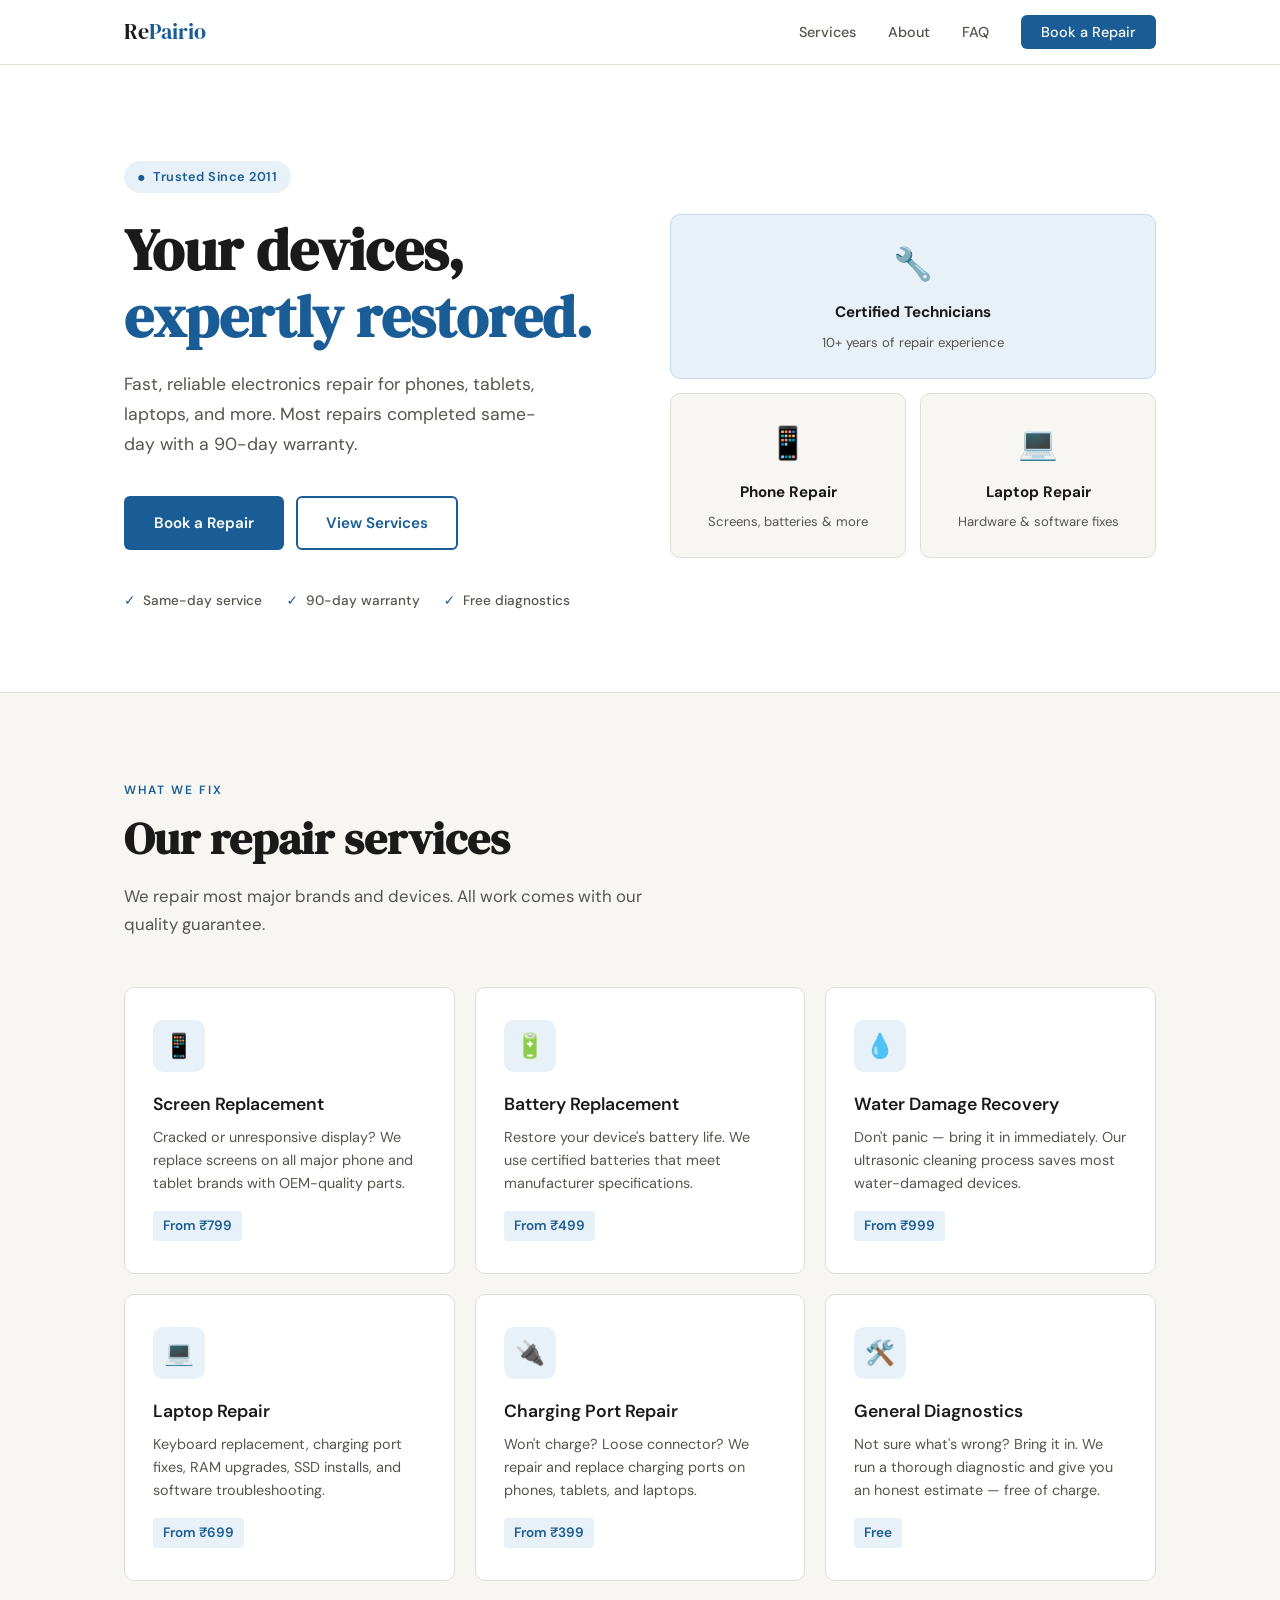
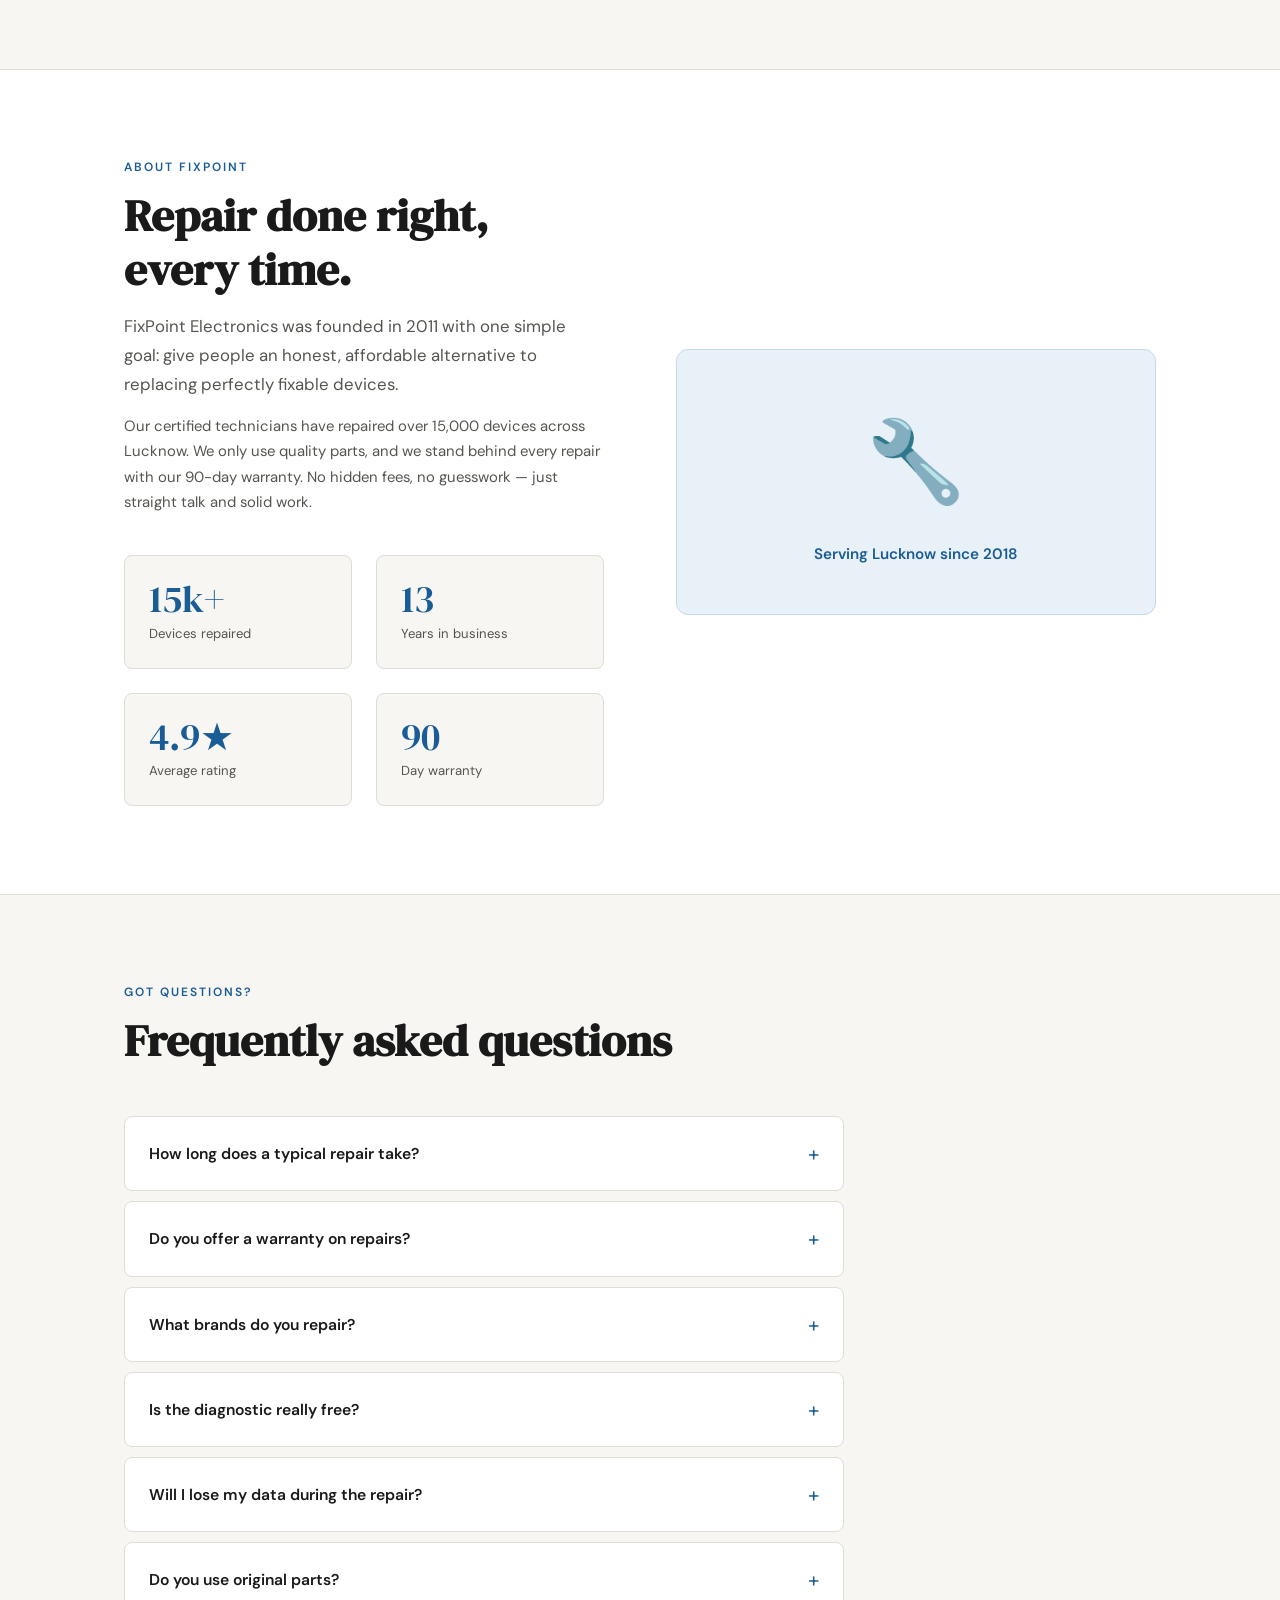
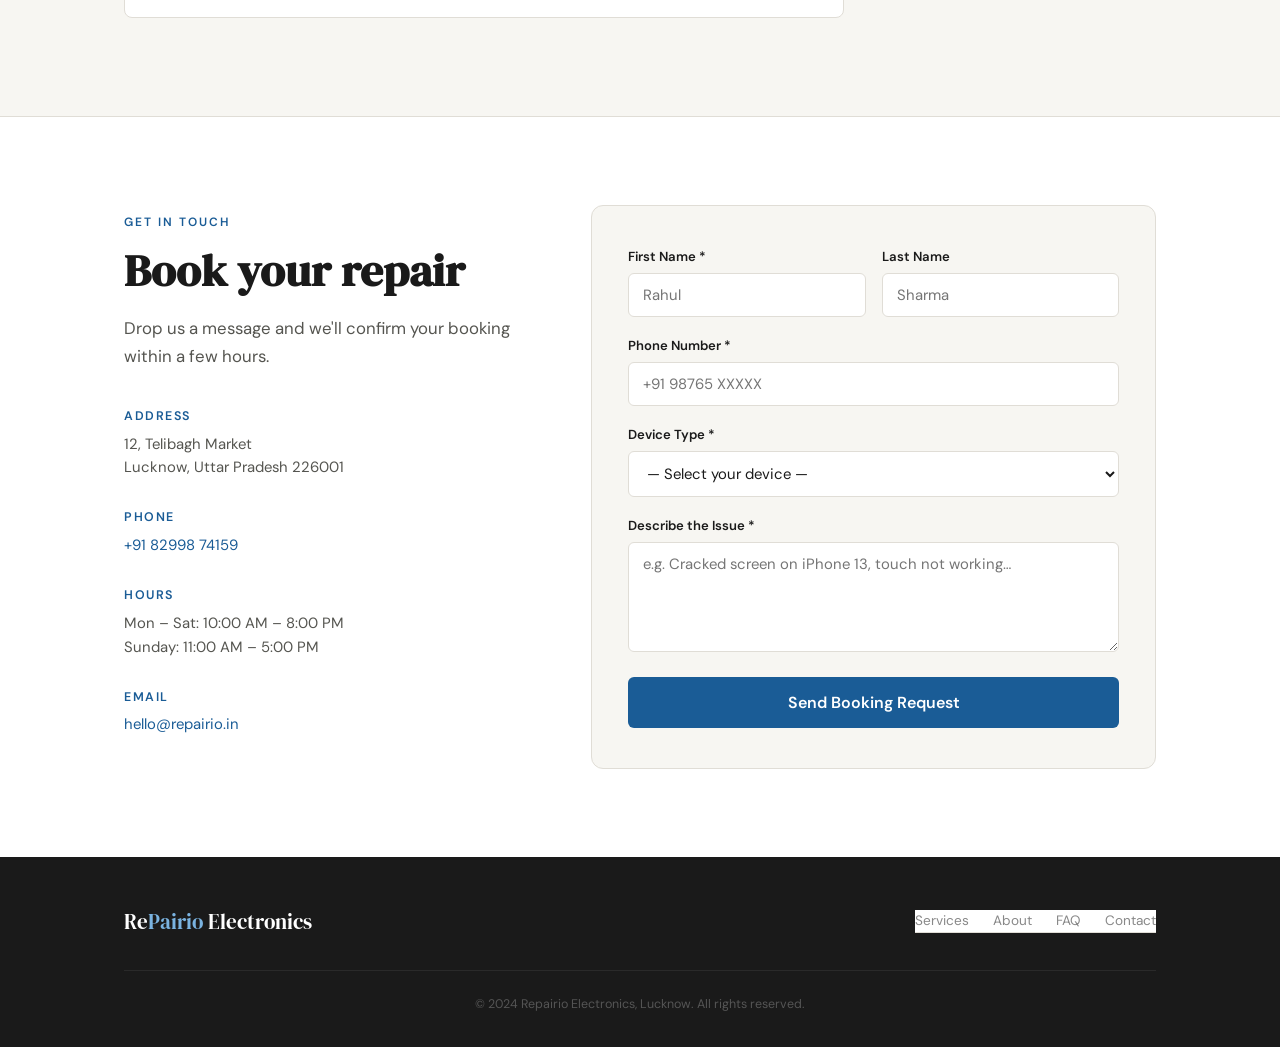
==== index.html @ 60c011e6 "Update branding from FixPoint to Repairio" ====
<!DOCTYPE html>
<html lang="en">
<head>
  <meta charset="UTF-8"/>
  <meta name="viewport" content="width=device-width, initial-scale=1.0"/>
  <title>Repairio Electronics — Expert Repair Services</title>
  <link href="https://fonts.googleapis.com/css2?family=DM+Serif+Display&family=DM+Sans:wght@400;500;600&display=swap" rel="stylesheet"/>
  <link rel="stylesheet" href="style.css">
  <script src="script.js"></script>
</head>
<body>

<!-- ─── NAV ─── -->
<nav id="navbar">
  <div class="container">
    <div class="nav-inner">
      <a href="#" class="nav-logo">Re<span>Pairio</span></a>
      <ul class="nav-links">
        <li><a href="#services">Services</a></li>
        <li><a href="#about">About</a></li>
        <li><a href="#faq">FAQ</a></li>
        <li><a href="#contact" class="nav-cta">Book a Repair</a></li>
      </ul>
      <button class="hamburger" id="hamburger" aria-label="Menu">
        <span></span><span></span><span></span>
      </button>
    </div>
  </div>
  <div class="mobile-menu" id="mobileMenu">
    <a href="#services" onclick="closeMobileMenu()">Services</a>
    <a href="#about"    onclick="closeMobileMenu()">About</a>
    <a href="#faq"      onclick="closeMobileMenu()">FAQ</a>
    <a href="#contact"  onclick="closeMobileMenu()">Book a Repair</a>
  </div>
</nav>

<!-- ─── HERO ─── -->
<section class="hero" id="home">
  <div class="container">
    <div class="hero-inner">
      <div>
        <div class="hero-badge">Trusted Since 2011</div>
        <h1>Your devices,<br/><em>expertly restored.</em></h1>
        <p>Fast, reliable electronics repair for phones, tablets, laptops, and more. Most repairs completed same-day with a 90-day warranty.</p>
        <div class="hero-btns">
          <a href="#contact" class="btn btn-primary">Book a Repair</a>
          <a href="#services" class="btn btn-outline">View Services</a>
        </div>
        <div class="trust-row">
          <div class="trust-item">Same-day service</div>
          <div class="trust-item">90-day warranty</div>
          <div class="trust-item">Free diagnostics</div>
        </div>
      </div>
      <div class="hero-visual">
        <div class="hero-card">
          <div class="icon">🔧</div>
          <strong>Certified Technicians</strong>
          <span>10+ years of repair experience</span>
        </div>
        <div class="hero-card">
          <div class="icon">📱</div>
          <strong>Phone Repair</strong>
          <span>Screens, batteries & more</span>
        </div>
        <div class="hero-card">
          <div class="icon">💻</div>
          <strong>Laptop Repair</strong>
          <span>Hardware & software fixes</span>
        </div>
      </div>
    </div>
  </div>
</section>

<!-- ─── SERVICES ─── -->
<section class="section services" id="services">
  <div class="container">
    <div class="section-label">What We Fix</div>
    <h2 class="section-title">Our repair services</h2>
    <p class="section-sub">We repair most major brands and devices. All work comes with our quality guarantee.</p>
    <div class="services-grid">
      <div class="service-card">
        <div class="service-icon">📱</div>
        <h3>Screen Replacement</h3>
        <p>Cracked or unresponsive display? We replace screens on all major phone and tablet brands with OEM-quality parts.</p>
        <span class="service-price">From ₹799</span>
      </div>
      <div class="service-card">
        <div class="service-icon">🔋</div>
        <h3>Battery Replacement</h3>
        <p>Restore your device's battery life. We use certified batteries that meet manufacturer specifications.</p>
        <span class="service-price">From ₹499</span>
      </div>
      <div class="service-card">
        <div class="service-icon">💧</div>
        <h3>Water Damage Recovery</h3>
        <p>Don't panic — bring it in immediately. Our ultrasonic cleaning process saves most water-damaged devices.</p>
        <span class="service-price">From ₹999</span>
      </div>
      <div class="service-card">
        <div class="service-icon">💻</div>
        <h3>Laptop Repair</h3>
        <p>Keyboard replacement, charging port fixes, RAM upgrades, SSD installs, and software troubleshooting.</p>
        <span class="service-price">From ₹699</span>
      </div>
      <div class="service-card">
        <div class="service-icon">🔌</div>
        <h3>Charging Port Repair</h3>
        <p>Won't charge? Loose connector? We repair and replace charging ports on phones, tablets, and laptops.</p>
        <span class="service-price">From ₹399</span>
      </div>
      <div class="service-card">
        <div class="service-icon">🛠️</div>
        <h3>General Diagnostics</h3>
        <p>Not sure what's wrong? Bring it in. We run a thorough diagnostic and give you an honest estimate — free of charge.</p>
        <span class="service-price">Free</span>
      </div>
    </div>
  </div>
</section>

<!-- ─── ABOUT ─── -->
<section class="section about" id="about">
  <div class="container">
    <div class="about-inner">
      <div>
        <div class="section-label">About FixPoint</div>
        <h2 class="section-title">Repair done right, every time.</h2>
        <p class="section-sub">FixPoint Electronics was founded in 2011 with one simple goal: give people an honest, affordable alternative to replacing perfectly fixable devices.</p>
        <p style="color:var(--ink-light);font-size:.93rem;line-height:1.7;margin-top:16px;">Our certified technicians have repaired over 15,000 devices across Lucknow. We only use quality parts, and we stand behind every repair with our 90-day warranty. No hidden fees, no guesswork — just straight talk and solid work.</p>
        <div class="about-stats">
          <div class="about-stat"><div class="num">15k+</div><div class="label">Devices repaired</div></div>
          <div class="about-stat"><div class="num">13</div><div class="label">Years in business</div></div>
          <div class="about-stat"><div class="num">4.9★</div><div class="label">Average rating</div></div>
          <div class="about-stat"><div class="num">90</div><div class="label">Day warranty</div></div>
        </div>
      </div>
      <div class="about-img">
        <div class="big-icon">🔧</div>
        <p>Serving Lucknow since 2018</p>
      </div>
    </div>
  </div>
</section>

<!-- ─── FAQ (pure CSS <details>) ─── -->
<section class="section faq" id="faq">
  <div class="container">
    <div class="section-label">Got Questions?</div>
    <h2 class="section-title">Frequently asked questions</h2>
    <div class="faq-list">

      <details class="faq-item">
        <summary>How long does a typical repair take?</summary>
        <p class="faq-answer">Most screen and battery replacements are completed within 30–60 minutes. More complex repairs like water damage recovery or motherboard work may take 24–48 hours. We'll give you an accurate time estimate when you drop off your device.</p>
      </details>

      <details class="faq-item">
        <summary>Do you offer a warranty on repairs?</summary>
        <p class="faq-answer">Yes — all repairs come with a 90-day warranty covering parts and labour. If the same issue returns within that period, we'll fix it at no additional cost. The warranty does not cover new physical damage or unrelated issues.</p>
      </details>

      <details class="faq-item">
        <summary>What brands do you repair?</summary>
        <p class="faq-answer">We repair all major brands including Apple (iPhone, iPad, MacBook), Samsung, OnePlus, Xiaomi, Realme, Oppo, Vivo, Lenovo, HP, Dell, and most other Android phones and Windows laptops. Not sure about your device? Just call us.</p>
      </details>

      <details class="faq-item">
        <summary>Is the diagnostic really free?</summary>
        <p class="faq-answer">Absolutely. Bring in your device and we'll assess the problem at no charge. You'll receive a clear estimate before any work begins — you're never obligated to proceed.</p>
      </details>

      <details class="faq-item">
        <summary>Will I lose my data during the repair?</summary>
        <p class="faq-answer">Standard repairs like screen or battery replacement do not affect your data. For complex repairs that may require resetting the device, we'll always warn you in advance and suggest backing up first. We take data privacy seriously.</p>
      </details>

      <details class="faq-item">
        <summary>Do you use original parts?</summary>
        <p class="faq-answer">We use OEM-compatible quality parts that meet or exceed manufacturer standards. For Apple devices, we offer both standard and premium OEM options. We'll always tell you exactly which parts we're using before the repair.</p>
      </details>

    </div>
  </div>
</section>

<!-- ─── CONTACT ─── -->
<section class="section contact" id="contact">
  <div class="container">
    <div class="contact-inner">
      <div class="contact-info">
        <div class="section-label">Get In Touch</div>
        <h2 class="section-title">Book your repair</h2>
        <p class="section-sub">Drop us a message and we'll confirm your booking within a few hours.</p>

        <div class="info-block">
          <strong>Address</strong>
          <p>12, Telibagh Market<br/>Lucknow, Uttar Pradesh 226001</p>
        </div>
        <div class="info-block">
          <strong>Phone</strong>
          <p><a href="tel:+918299874159" style="color:var(--accent);text-decoration:none;">+91 82998 74159</a></p>
        </div>
        <div class="info-block">
          <strong>Hours</strong>
          <p>Mon – Sat: 10:00 AM – 8:00 PM<br/>Sunday: 11:00 AM – 5:00 PM</p>
        </div>
        <div class="info-block">
          <strong>Email</strong>
          <p><a href="mailto:hello@repairio.in" style="color:var(--accent);text-decoration:none;">hello@repairio.in</a></p>
        </div>
      </div>

      <div class="contact-form">
        <div class="form-msg" id="formMsg"></div>
        <div class="form-row">
          <div class="field">
            <label for="fname">First Name *</label>
            <input type="text" id="fname" placeholder="Rahul"/>
          </div>
          <div class="field">
            <label for="lname">Last Name</label>
            <input type="text" id="lname" placeholder="Sharma"/>
          </div>
        </div>
        <div class="field">
          <label for="phone">Phone Number *</label>
          <input type="tel" id="phone" placeholder="+91 98765 XXXXX"/>
        </div>
        <div class="field">
          <label for="device">Device Type *</label>
          <select id="device">
            <option value="">— Select your device —</option>
            <option>iPhone</option>
            <option>Android Phone</option>
            <option>iPad / Tablet</option>
            <option>Laptop (Windows)</option>
            <option>MacBook</option>
            <option>Other</option>
          </select>
        </div>
        <div class="field">
          <label for="issue">Describe the Issue *</label>
          <textarea id="issue" placeholder="e.g. Cracked screen on iPhone 13, touch not working…"></textarea>
        </div>
        <button class="btn btn-primary" style="width:100%;font-size:1rem;" onclick="submitForm()">Send Booking Request</button>
      </div>
    </div>
  </div>
</section>

<!-- ─── FOOTER ─── -->
<footer>
  <div class="container">
    <div class="footer-inner">
      <div class="footer-logo">Re<span>Pairio</span> Electronics</div>
      <nav class="footer-links">
        <a href="#services">Services</a>
        <a href="#about">About</a>
        <a href="#faq">FAQ</a>
        <a href="#contact">Contact</a>
      </nav>
    </div>
    <p class="footer-copy">© 2024 Repairio Electronics, Lucknow. All rights reserved.</p>
  </div>
</footer>
</body>
</html>
---- style.css ----
*, *::before, *::after { box-sizing: border-box; margin: 0; padding: 0; }

    :root {
      --bg:        #f7f6f2;
      --white:     #ffffff;
      --ink:       #1a1a1a;
      --ink-light: #555550;
      --border:    #e0ddd6;
      --accent:    #1a5c96;
      --accent-dk: #134475;
      --accent-lt: #e8f0f8;
      --warn:      #d97706;
      --radius:    6px;
      --serif:     'DM Serif Display', Georgia, serif;
      --sans:      'DM Sans', system-ui, sans-serif;
      --shadow:    0 2px 12px rgba(0,0,0,.08);
      --shadow-lg: 0 8px 32px rgba(0,0,0,.12);
    }

    html { scroll-behavior: smooth; }

    body {
      background: var(--bg);
      color: var(--ink);
      font-family: var(--sans);
      font-size: 16px;
      line-height: 1.6;
    }

    /* ─── UTILS ─── */
    .container { max-width: 1080px; margin: 0 auto; padding: 0 24px; }
    .section { padding: 88px 0; }
    .section-label {
      font-size: .75rem; font-weight: 600; letter-spacing: 2px;
      text-transform: uppercase; color: var(--accent);
      margin-bottom: 12px;
    }
    .section-title {
      font-family: var(--serif);
      font-size: clamp(2rem, 4vw, 2.8rem);
      line-height: 1.2; color: var(--ink);
      margin-bottom: 16px;
    }
    .section-sub {
      color: var(--ink-light); font-size: 1.05rem;
      max-width: 520px; line-height: 1.7;
    }

    /* ─── NAV ─── */
    nav {
      position: sticky; top: 0; z-index: 100;
      background: var(--white);
      border-bottom: 1px solid var(--border);
      transition: box-shadow .25s;
    }
    nav.scrolled { box-shadow: var(--shadow); }
    .nav-inner {
      display: flex; align-items: center; justify-content: space-between;
      height: 64px;
    }
    .nav-logo {
      font-family: var(--serif); font-size: 1.4rem; color: var(--ink);
      text-decoration: none;
    }
    .nav-logo span { color: var(--accent); }
    .nav-links { display: flex; gap: 32px; list-style: none; }
    .nav-links a {
      text-decoration: none; color: var(--ink-light);
      font-size: .9rem; font-weight: 500;
      transition: color .15s;
    }
    .nav-links a:hover { color: var(--accent); }
    .nav-cta {
      background: var(--accent); color: #fff !important;
      padding: 8px 20px; border-radius: var(--radius);
      transition: background .15s !important;
    }
    .nav-cta:hover { background: var(--accent-dk) !important; color: #fff !important; }

    /* hamburger */
    .hamburger {
      display: none; flex-direction: column; gap: 5px;
      background: none; border: none; cursor: pointer; padding: 4px;
    }
    .hamburger span {
      display: block; width: 24px; height: 2px;
      background: var(--ink); border-radius: 2px;
      transition: transform .25s, opacity .25s;
    }
    .mobile-menu {
      display: none; flex-direction: column;
      background: var(--white); border-top: 1px solid var(--border);
      padding: 16px 24px 24px;
    }
    .mobile-menu.open { display: flex; }
    .mobile-menu a {
      text-decoration: none; color: var(--ink);
      padding: 12px 0; font-weight: 500;
      border-bottom: 1px solid var(--border);
      font-size: 1rem;
    }
    .mobile-menu a:last-child { border-bottom: none; }

    /* ─── HERO ─── */
    .hero {
      background: var(--white);
      border-bottom: 1px solid var(--border);
      padding: 96px 0 80px;
    }
    .hero-inner {
      display: grid; grid-template-columns: 1fr 1fr;
      gap: 60px; align-items: center;
    }
    .hero-badge {
      display: inline-flex; align-items: center; gap: 8px;
      background: var(--accent-lt); color: var(--accent);
      font-size: .8rem; font-weight: 600; letter-spacing: .5px;
      padding: 6px 14px; border-radius: 100px;
      margin-bottom: 24px;
    }
    .hero-badge::before { content: '●'; font-size: .5rem; }
    .hero h1 {
      font-family: var(--serif);
      font-size: clamp(2.4rem, 5vw, 3.6rem);
      line-height: 1.15; margin-bottom: 20px;
    }
    .hero h1 em {
      font-style: normal; color: var(--accent);
    }
    .hero p {
      color: var(--ink-light); font-size: 1.1rem;
      line-height: 1.7; margin-bottom: 36px; max-width: 440px;
    }
    .hero-btns { display: flex; gap: 12px; flex-wrap: wrap; }
    .btn {
      display: inline-block; padding: 13px 28px;
      font-family: var(--sans); font-size: .95rem; font-weight: 600;
      border-radius: var(--radius); text-decoration: none;
      border: 2px solid transparent; cursor: pointer;
      transition: background .15s, color .15s, border-color .15s, transform .1s;
    }
    .btn:hover { transform: translateY(-1px); }
    .btn-primary { background: var(--accent); color: #fff; }
    .btn-primary:hover { background: var(--accent-dk); }
    .btn-outline { background: transparent; color: var(--accent); border-color: var(--accent); }
    .btn-outline:hover { background: var(--accent-lt); }

    /* hero visual */
    .hero-visual {
      display: grid; grid-template-columns: 1fr 1fr; gap: 14px;
    }
    .hero-card {
      background: var(--bg); border: 1px solid var(--border);
      border-radius: 10px; padding: 24px 20px;
      text-align: center;
    }
    .hero-card:first-child { grid-column: 1 / -1; background: var(--accent-lt); border-color: #c5d9ee; }
    .hero-card .icon { font-size: 2rem; margin-bottom: 10px; }
    .hero-card strong { display: block; font-size: .95rem; color: var(--ink); margin-bottom: 4px; }
    .hero-card span { font-size: .82rem; color: var(--ink-light); }
    .trust-row {
      display: flex; gap: 24px; margin-top: 40px; flex-wrap: wrap;
    }
    .trust-item {
      display: flex; align-items: center; gap: 8px;
      font-size: .85rem; color: var(--ink-light); font-weight: 500;
    }
    .trust-item::before { content: '✓'; color: var(--accent); font-weight: 700; }

    /* ─── SERVICES ─── */
    .services { background: var(--bg); }
    .services-grid {
      display: grid;
      grid-template-columns: repeat(auto-fill, minmax(290px, 1fr));
      gap: 20px; margin-top: 48px;
    }
    .service-card {
      background: var(--white); border: 1px solid var(--border);
      border-radius: 10px; padding: 32px 28px;
      transition: box-shadow .2s, transform .2s, border-color .2s;
    }
    .service-card:hover {
      box-shadow: var(--shadow-lg);
      transform: translateY(-3px);
      border-color: #c5d9ee;
    }
    .service-icon {
      width: 52px; height: 52px; border-radius: 10px;
      background: var(--accent-lt); display: flex;
      align-items: center; justify-content: center;
      font-size: 1.5rem; margin-bottom: 18px;
    }
    .service-card h3 { font-size: 1.1rem; font-weight: 600; margin-bottom: 8px; }
    .service-card p { color: var(--ink-light); font-size: .9rem; line-height: 1.6; margin-bottom: 16px; }
    .service-price {
      font-size: .85rem; font-weight: 600; color: var(--accent);
      background: var(--accent-lt); display: inline-block;
      padding: 4px 10px; border-radius: 4px;
    }

    /* ─── ABOUT ─── */
    .about { background: var(--white); border-top: 1px solid var(--border); border-bottom: 1px solid var(--border); }
    .about-inner {
      display: grid; grid-template-columns: 1fr 1fr;
      gap: 72px; align-items: center;
    }
    .about-stats {
      display: grid; grid-template-columns: 1fr 1fr; gap: 24px;
      margin-top: 40px;
    }
    .about-stat {
      padding: 24px; background: var(--bg);
      border: 1px solid var(--border); border-radius: 8px;
    }
    .about-stat .num {
      font-family: var(--serif); font-size: 2.4rem; color: var(--accent);
      line-height: 1;
    }
    .about-stat .label { font-size: .82rem; color: var(--ink-light); margin-top: 4px; }
    .about-img {
      background: var(--accent-lt);
      border: 1px solid #c5d9ee;
      border-radius: 12px; padding: 48px 40px;
      text-align: center;
    }
    .about-img .big-icon { font-size: 5rem; margin-bottom: 16px; }
    .about-img p { color: var(--accent); font-weight: 600; font-size: .95rem; }

    /* ─── FAQ ─── */
    .faq { background: var(--bg); }
    .faq-list { margin-top: 48px; max-width: 720px; }
    .faq-item {
      border: 1px solid var(--border); border-radius: 8px;
      background: var(--white); margin-bottom: 10px;
      overflow: hidden;
    }
    /* Pure CSS accordion using <details> */
    .faq-item summary {
      list-style: none; cursor: pointer;
      padding: 20px 24px;
      font-weight: 600; font-size: .98rem;
      display: flex; justify-content: space-between; align-items: center;
      user-select: none;
      transition: background .15s;
    }
    .faq-item summary::-webkit-details-marker { display: none; }
    .faq-item summary:hover { background: var(--bg); }
    .faq-item summary::after {
      content: '+'; font-size: 1.3rem; color: var(--accent);
      font-weight: 400; flex-shrink: 0; margin-left: 16px;
      transition: transform .2s;
    }
    .faq-item[open] summary::after { content: '−'; }
    .faq-item[open] summary { background: var(--accent-lt); color: var(--accent); }
    .faq-answer {
      padding: 0 24px 20px;
      color: var(--ink-light); font-size: .93rem; line-height: 1.7;
      border-top: 1px solid var(--border);
      padding-top: 16px;
    }

    /* ─── CONTACT ─── */
    .contact { background: var(--white); border-top: 1px solid var(--border); }
    .contact-inner {
      display: grid; grid-template-columns: 1fr 1.4fr;
      gap: 64px; align-items: start;
    }
    .contact-info { padding-top: 8px; }
    .contact-info .section-sub { margin-bottom: 36px; }
    .info-block { margin-bottom: 28px; }
    .info-block strong {
      display: block; font-size: .78rem; font-weight: 600;
      letter-spacing: 1.5px; text-transform: uppercase;
      color: var(--accent); margin-bottom: 6px;
    }
    .info-block p { color: var(--ink-light); font-size: .93rem; line-height: 1.6; }

    /* form */
    .contact-form {
      background: var(--bg); border: 1px solid var(--border);
      border-radius: 12px; padding: 40px 36px;
    }
    .form-row { display: grid; grid-template-columns: 1fr 1fr; gap: 16px; }
    .field { margin-bottom: 18px; }
    .field label {
      display: block; font-size: .82rem; font-weight: 600;
      color: var(--ink); margin-bottom: 6px;
    }
    .field input, .field select, .field textarea {
      width: 100%; padding: 11px 14px;
      background: var(--white); border: 1px solid var(--border);
      border-radius: var(--radius); font-family: var(--sans);
      font-size: .93rem; color: var(--ink);
      outline: none; transition: border-color .15s, box-shadow .15s;
    }
    .field input:focus, .field select:focus, .field textarea:focus {
      border-color: var(--accent);
      box-shadow: 0 0 0 3px rgba(26,92,150,.1);
    }
    .field textarea { resize: vertical; min-height: 110px; }
    .form-msg {
      display: none; padding: 12px 16px; border-radius: var(--radius);
      font-size: .9rem; font-weight: 500; margin-bottom: 16px;
    }
    .form-msg.success { background: #ecfdf5; color: #065f46; border: 1px solid #a7f3d0; display: block; }
    .form-msg.error   { background: #fef2f2; color: #991b1b; border: 1px solid #fecaca; display: block; }

    /* ─── FOOTER ─── */
    footer {
      background: var(--ink); color: #aaa;
      padding: 48px 0 32px;
    }
    .footer-inner {
      display: flex; justify-content: space-between; align-items: center;
      flex-wrap: wrap; gap: 20px;
    }
    .footer-logo {
      font-family: var(--serif); font-size: 1.3rem; color: #fff;
    }
    .footer-logo span { color: #7ab3e0; }
    .footer-links { display: flex; gap: 24px; flex-wrap: wrap; }
    .footer-links a {
      text-decoration: none; color: #888; font-size: .85rem;
      transition: color .15s;
    }
    .footer-links a:hover { color: #fff; }
    .footer-copy {
      width: 100%; text-align: center;
      font-size: .78rem; color: #555;
      margin-top: 32px; padding-top: 24px;
      border-top: 1px solid #2a2a2a;
    }

    /* ─── RESPONSIVE ─── */
    @media (max-width: 768px) {
      .nav-links { display: none; }
      .hamburger { display: flex; }
      .hero-inner, .about-inner, .contact-inner { grid-template-columns: 1fr; gap: 40px; }
      .hero-visual { grid-template-columns: 1fr 1fr; }
      .hero-card:first-child { grid-column: 1 / -1; }
      .form-row { grid-template-columns: 1fr; }
      .section { padding: 60px 0; }
      .contact-form { padding: 28px 20px; }
    }
    @media (max-width: 480px) {
      .hero-visual { grid-template-columns: 1fr; }
      .hero-card:first-child { grid-column: auto; }
      .about-stats { grid-template-columns: 1fr 1fr; }
    }
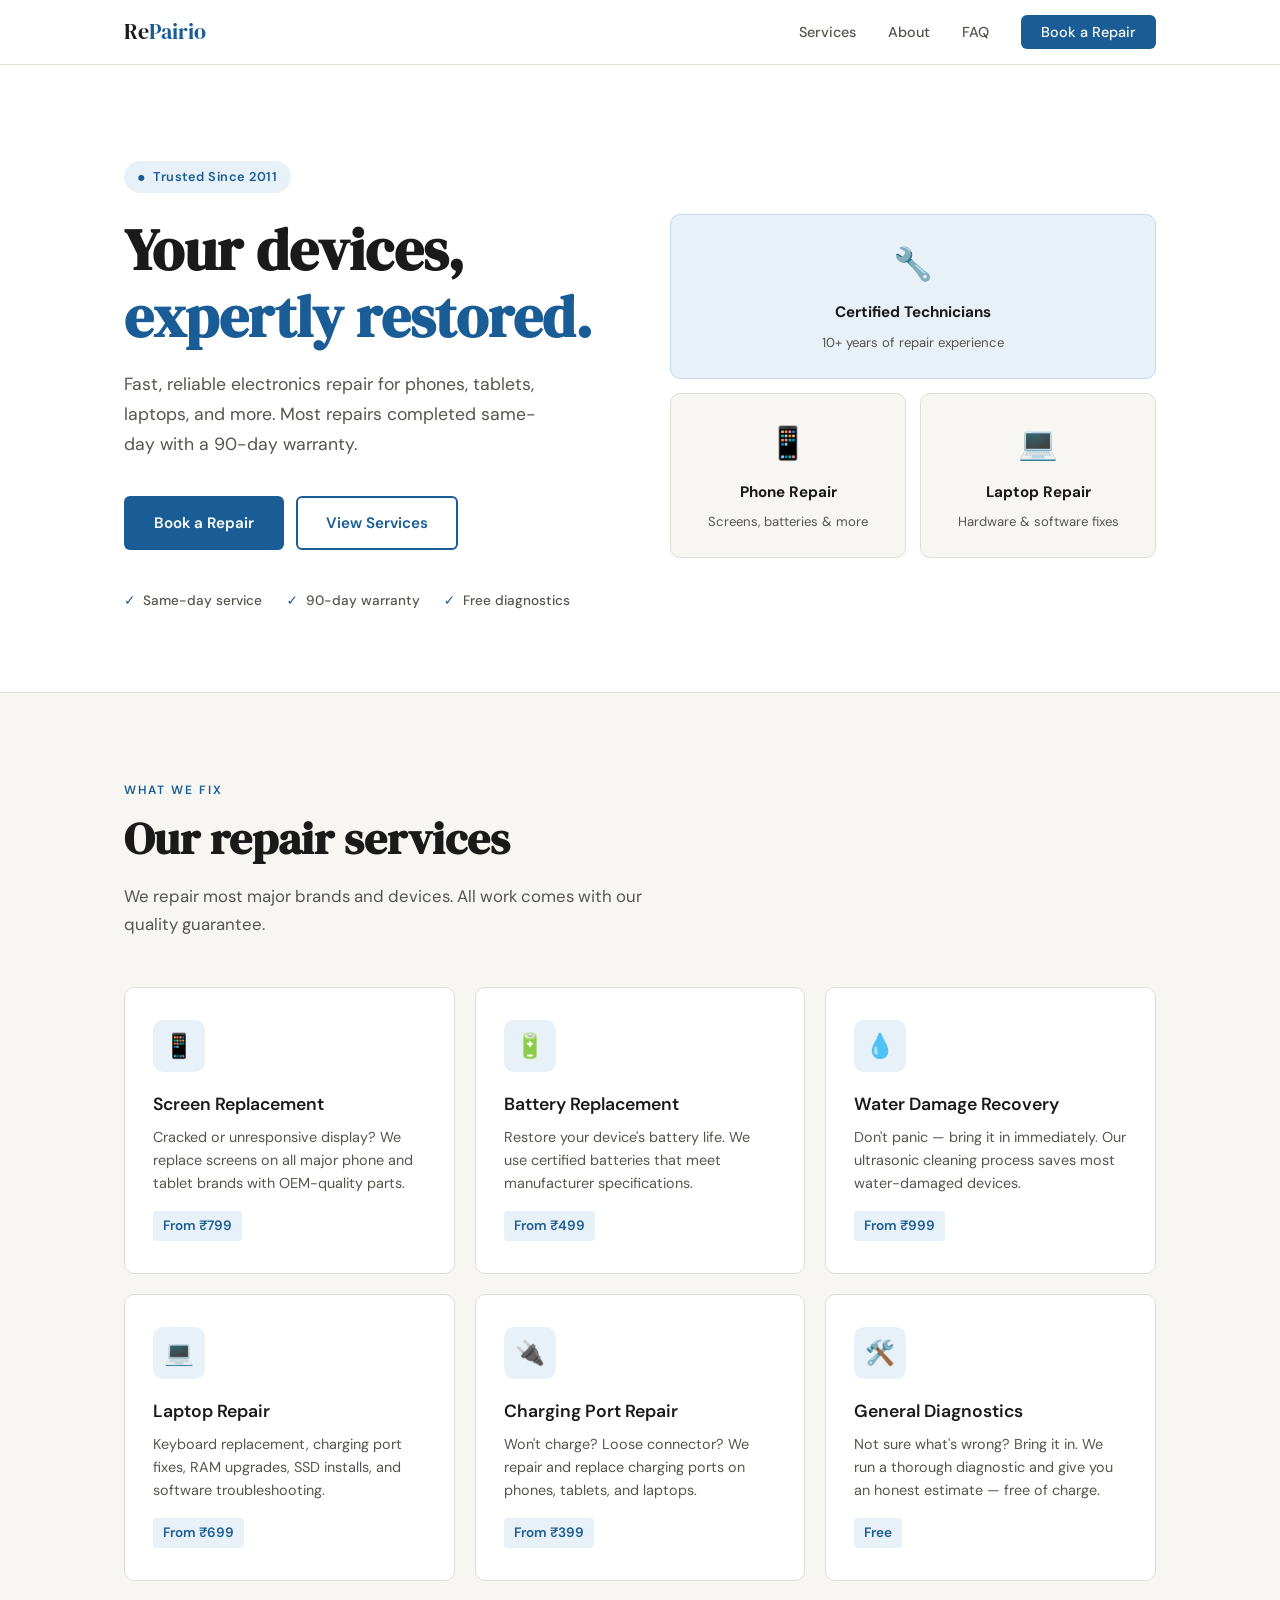
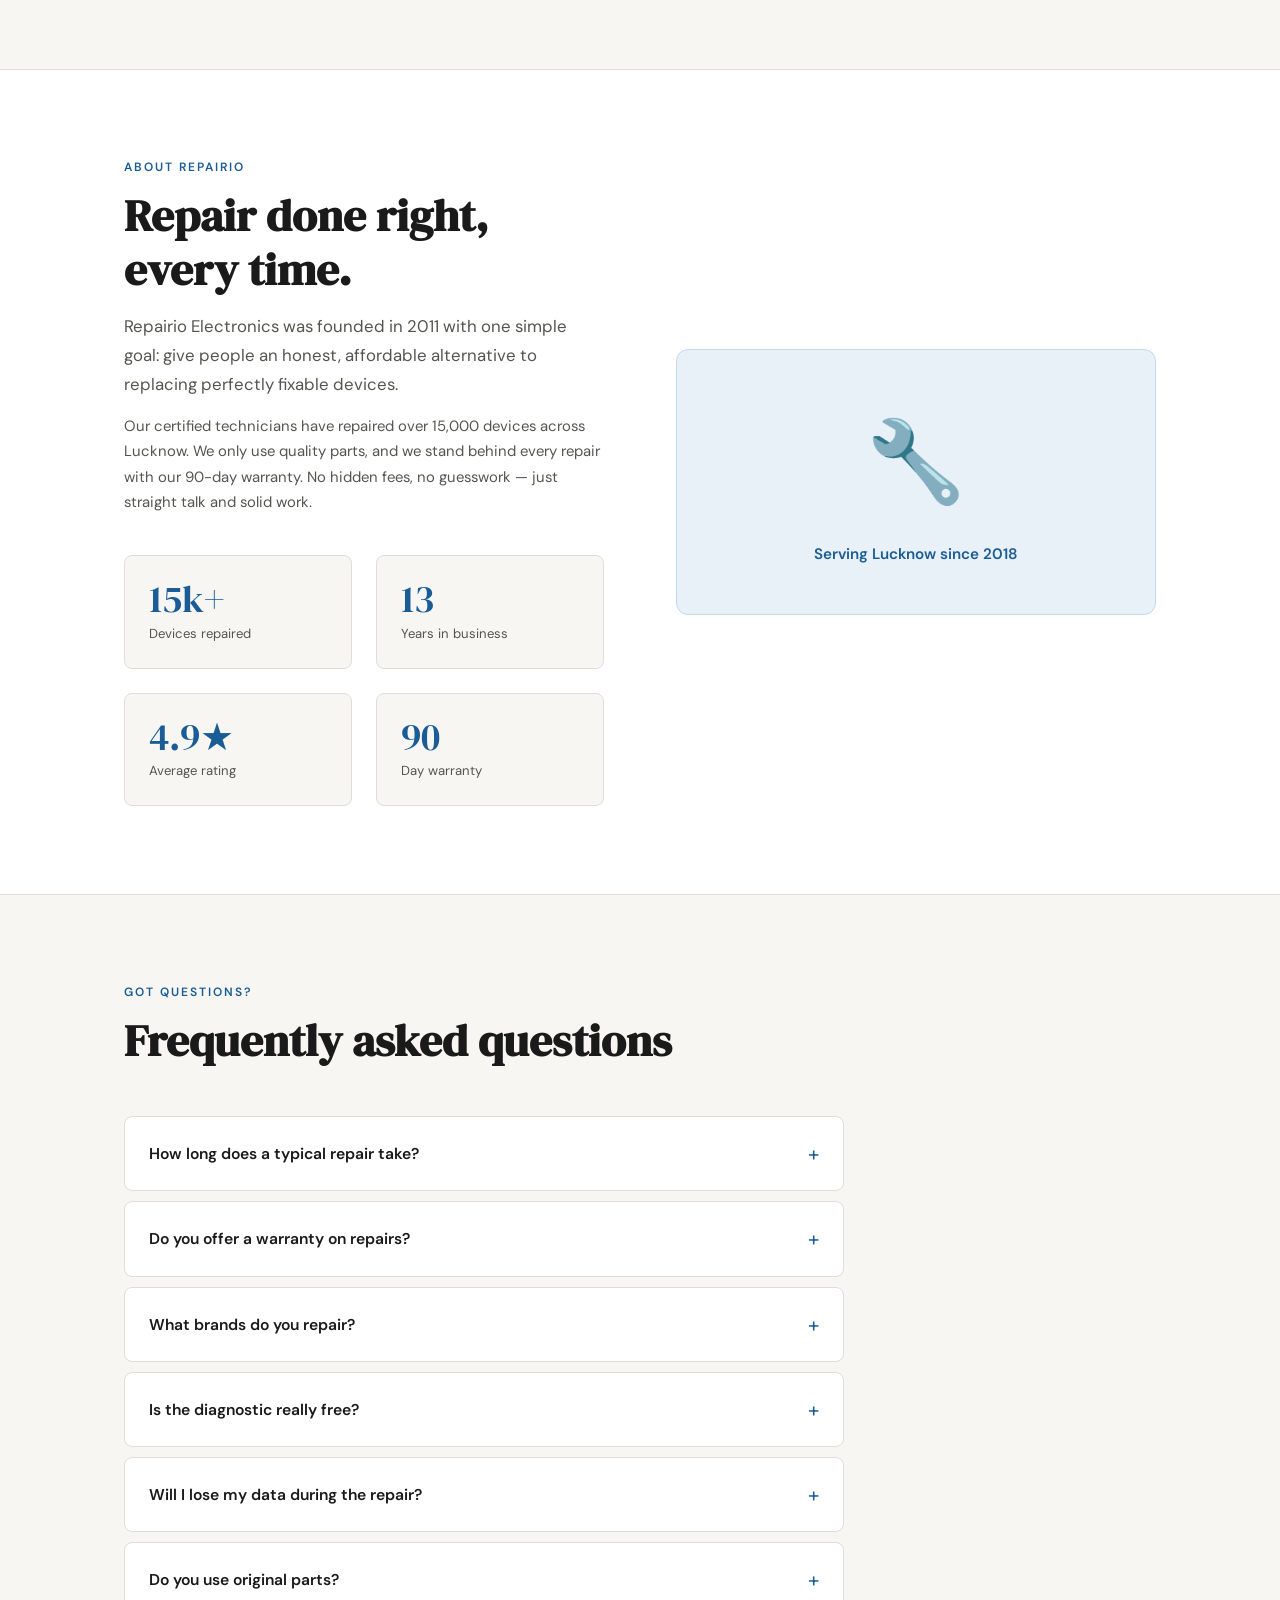
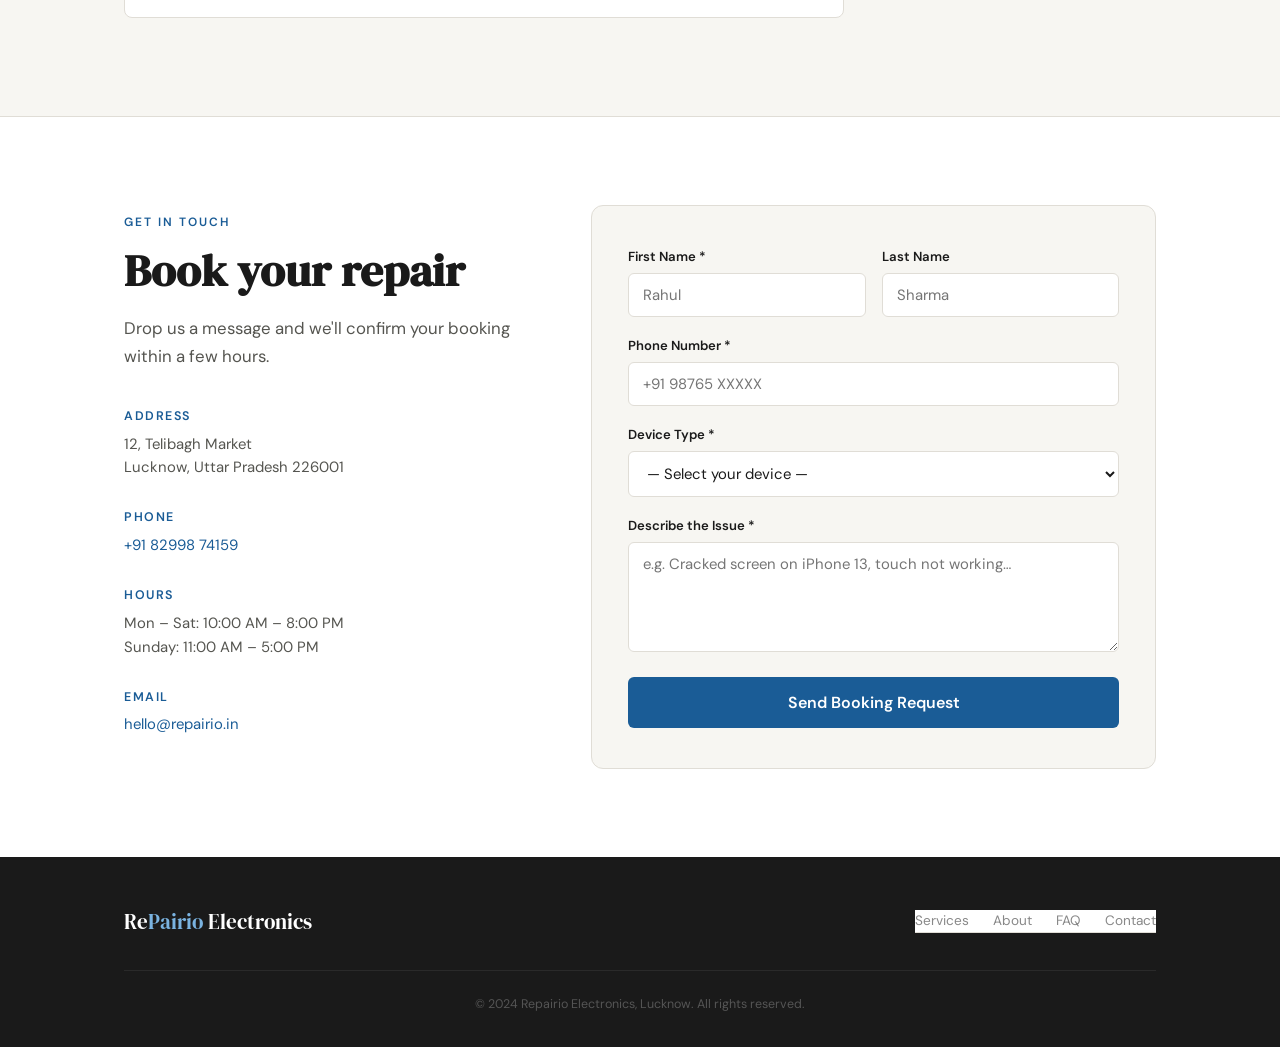
==== commit 091b5ccf: "Update company name from FixPoint to RePairio" ====
--- a/index.html
+++ b/index.html
@@ -125,9 +125,9 @@
   <div class="container">
     <div class="about-inner">
       <div>
-        <div class="section-label">About FixPoint</div>
+        <div class="section-label">About RePairio</div>
         <h2 class="section-title">Repair done right, every time.</h2>
-        <p class="section-sub">FixPoint Electronics was founded in 2011 with one simple goal: give people an honest, affordable alternative to replacing perfectly fixable devices.</p>
+        <p class="section-sub">Repairio Electronics was founded in 2011 with one simple goal: give people an honest, affordable alternative to replacing perfectly fixable devices.</p>
         <p style="color:var(--ink-light);font-size:.93rem;line-height:1.7;margin-top:16px;">Our certified technicians have repaired over 15,000 devices across Lucknow. We only use quality parts, and we stand behind every repair with our 90-day warranty. No hidden fees, no guesswork — just straight talk and solid work.</p>
         <div class="about-stats">
           <div class="about-stat"><div class="num">15k+</div><div class="label">Devices repaired</div></div>
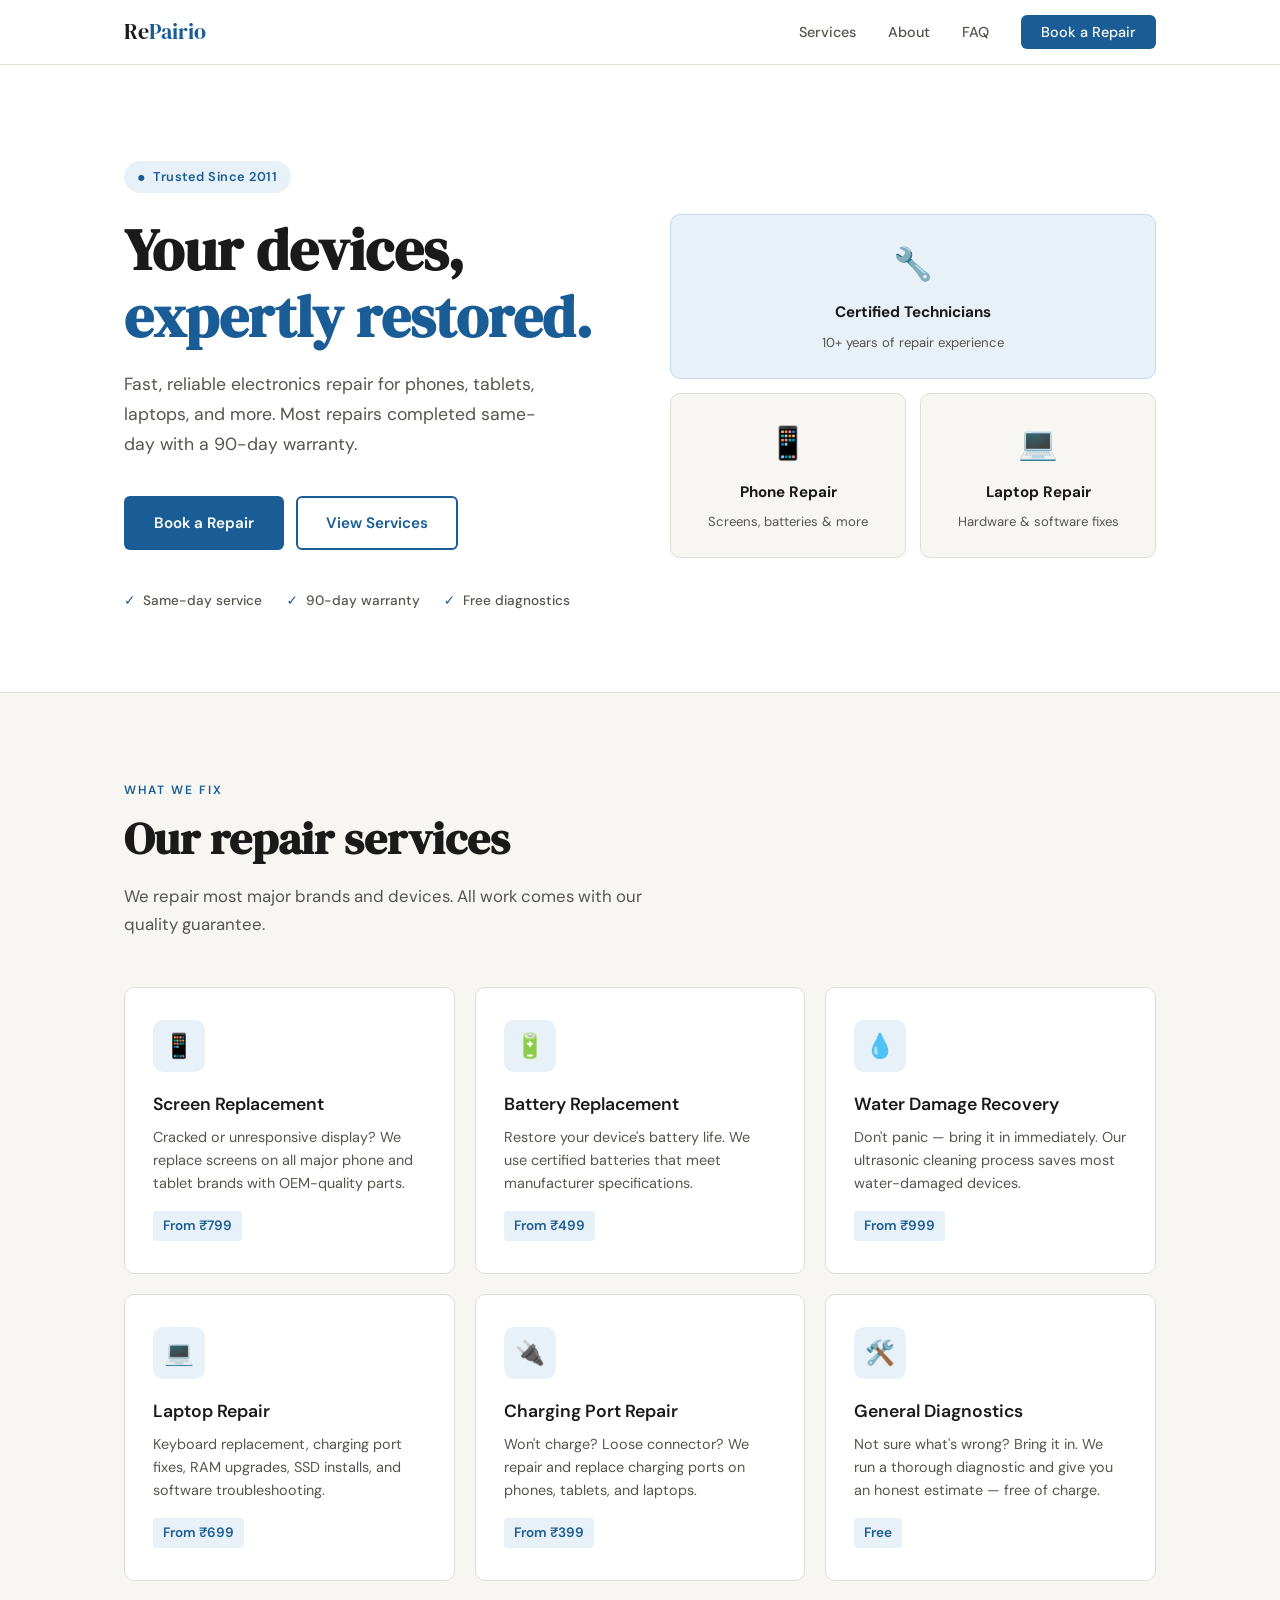
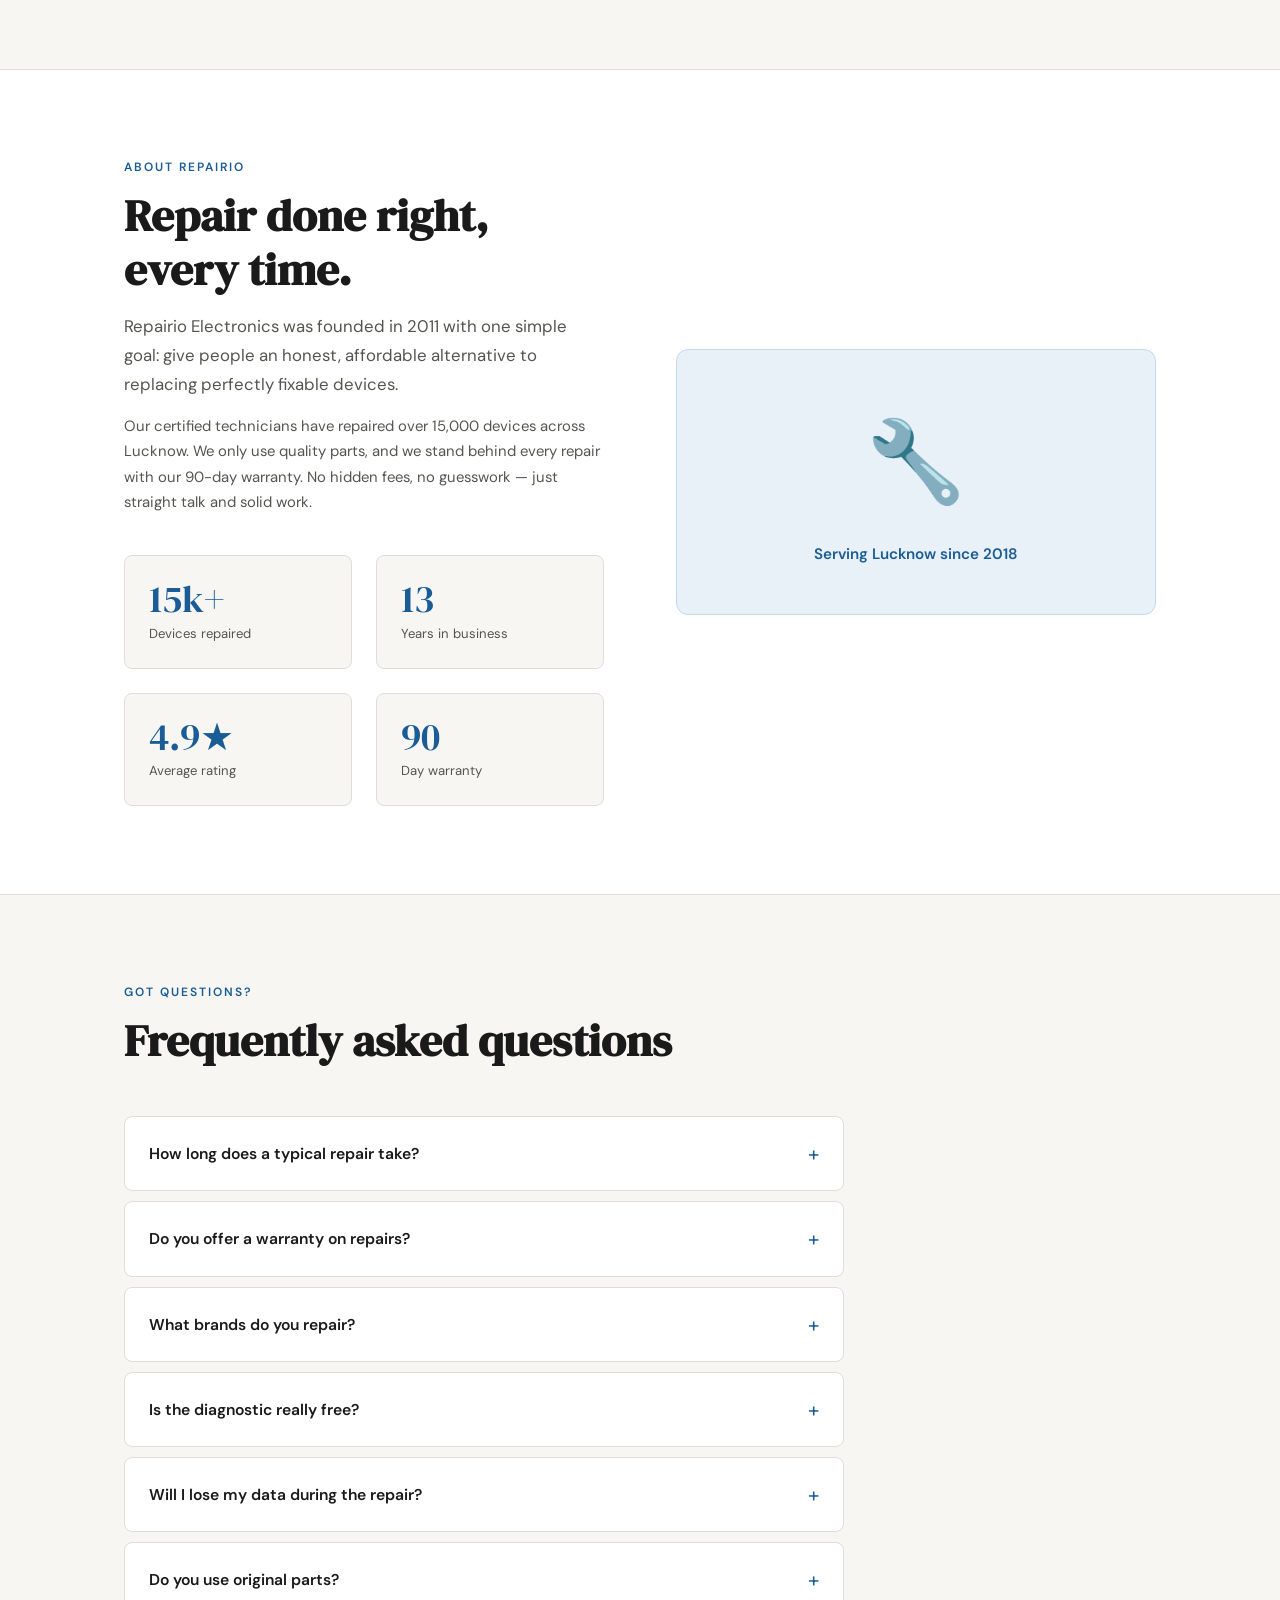
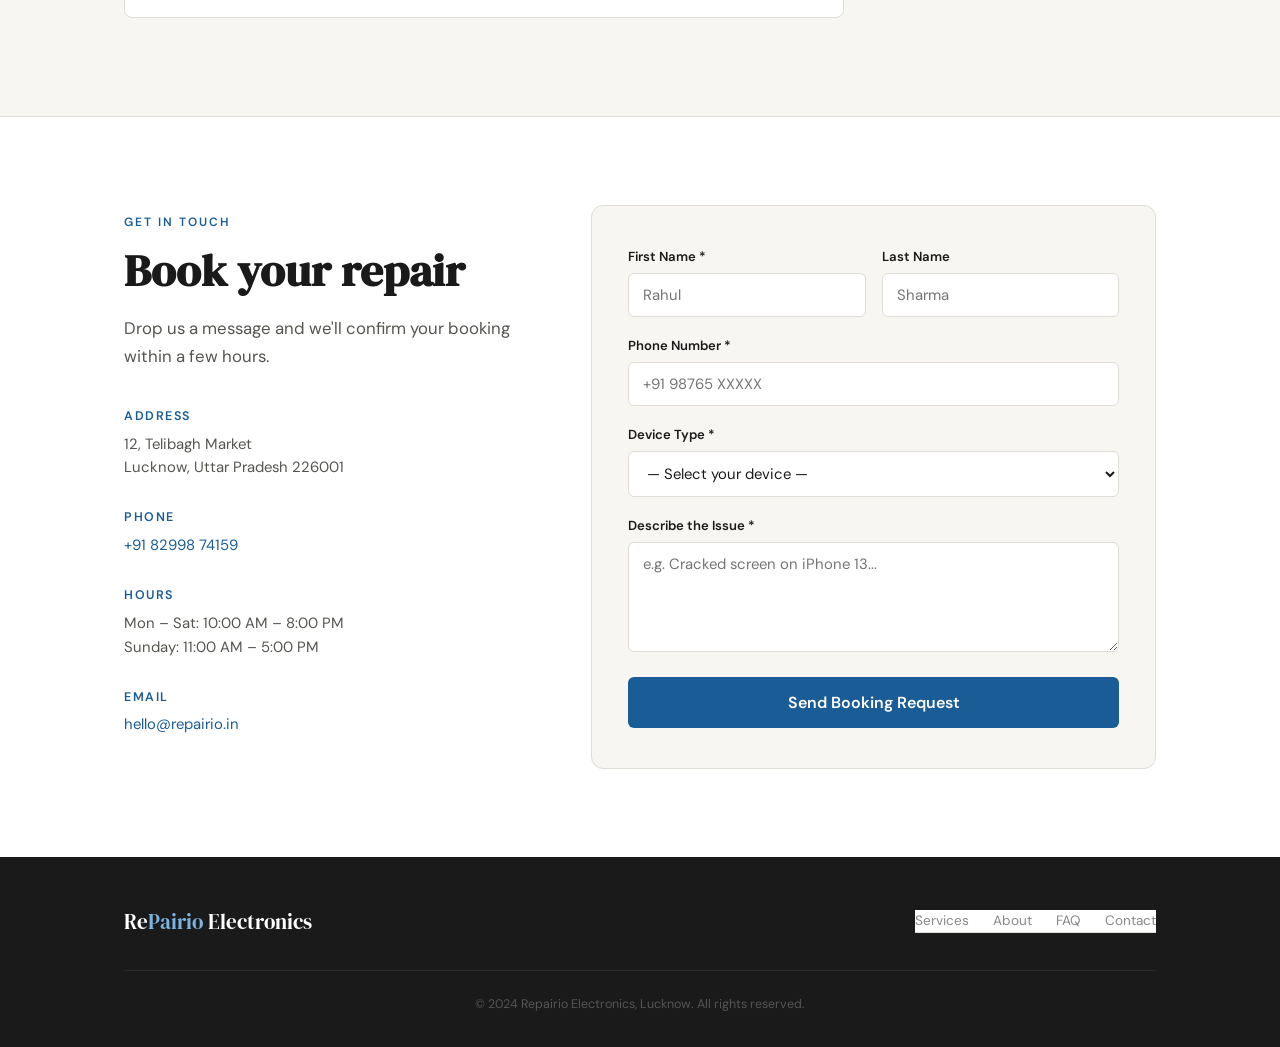
==== commit 7828e124: "Refactor contact form with required fields and names" ====
--- a/index.html
+++ b/index.html
@@ -211,42 +211,50 @@
           <p><a href="mailto:hello@repairio.in" style="color:var(--accent);text-decoration:none;">hello@repairio.in</a></p>
         </div>
       </div>
-
-      <div class="contact-form">
-        <div class="form-msg" id="formMsg"></div>
-        <div class="form-row">
-          <div class="field">
-            <label for="fname">First Name *</label>
-            <input type="text" id="fname" placeholder="Rahul"/>
-          </div>
-          <div class="field">
-            <label for="lname">Last Name</label>
-            <input type="text" id="lname" placeholder="Sharma"/>
-          </div>
-        </div>
-        <div class="field">
-          <label for="phone">Phone Number *</label>
-          <input type="tel" id="phone" placeholder="+91 98765 XXXXX"/>
-        </div>
-        <div class="field">
-          <label for="device">Device Type *</label>
-          <select id="device">
-            <option value="">— Select your device —</option>
-            <option>iPhone</option>
-            <option>Android Phone</option>
-            <option>iPad / Tablet</option>
-            <option>Laptop (Windows)</option>
-            <option>MacBook</option>
-            <option>Other</option>
-          </select>
-        </div>
-        <div class="field">
-          <label for="issue">Describe the Issue *</label>
-          <textarea id="issue" placeholder="e.g. Cracked screen on iPhone 13, touch not working…"></textarea>
-        </div>
-        <button class="btn btn-primary" style="width:100%;font-size:1rem;" onclick="submitForm()">Send Booking Request</button>
-      </div>
-    </div>
+      
+<form action="https://formspree.io/f/mdaypkwy" method="POST">
+  <div class="contact-form">
+    <div class="form-row">
+      <div class="field">
+        <label>First Name *</label>
+        <input type="text" name="first_name" placeholder="Rahul" required>
+      </div>
+
+      <div class="field">
+        <label>Last Name</label>
+        <input type="text" name="last_name" placeholder="Sharma">
+      </div>
+    </div>
+
+    <div class="field">
+      <label>Phone Number *</label>
+      <input type="tel" name="phone" placeholder="+91 98765 XXXXX" required>
+    </div>
+
+    <div class="field">
+      <label>Device Type *</label>
+      <select name="device" required>
+        <option value="">— Select your device —</option>
+        <option>iPhone</option>
+        <option>Android Phone</option>
+        <option>iPad / Tablet</option>
+        <option>Laptop (Windows)</option>
+        <option>MacBook</option>
+        <option>Other</option>
+      </select>
+    </div>
+
+    <div class="field">
+      <label>Describe the Issue *</label>
+      <textarea name="issue" required placeholder="e.g. Cracked screen on iPhone 13..."></textarea>
+    </div>
+    <!-- optional -->
+    <input type="hidden" name="_subject" value="New Repair Booking">
+    <button type="submit" class="btn btn-primary" style="width:100%;font-size:1rem;">
+      Send Booking Request
+    </button>
+  </div>
+</form>
   </div>
 </section>
 
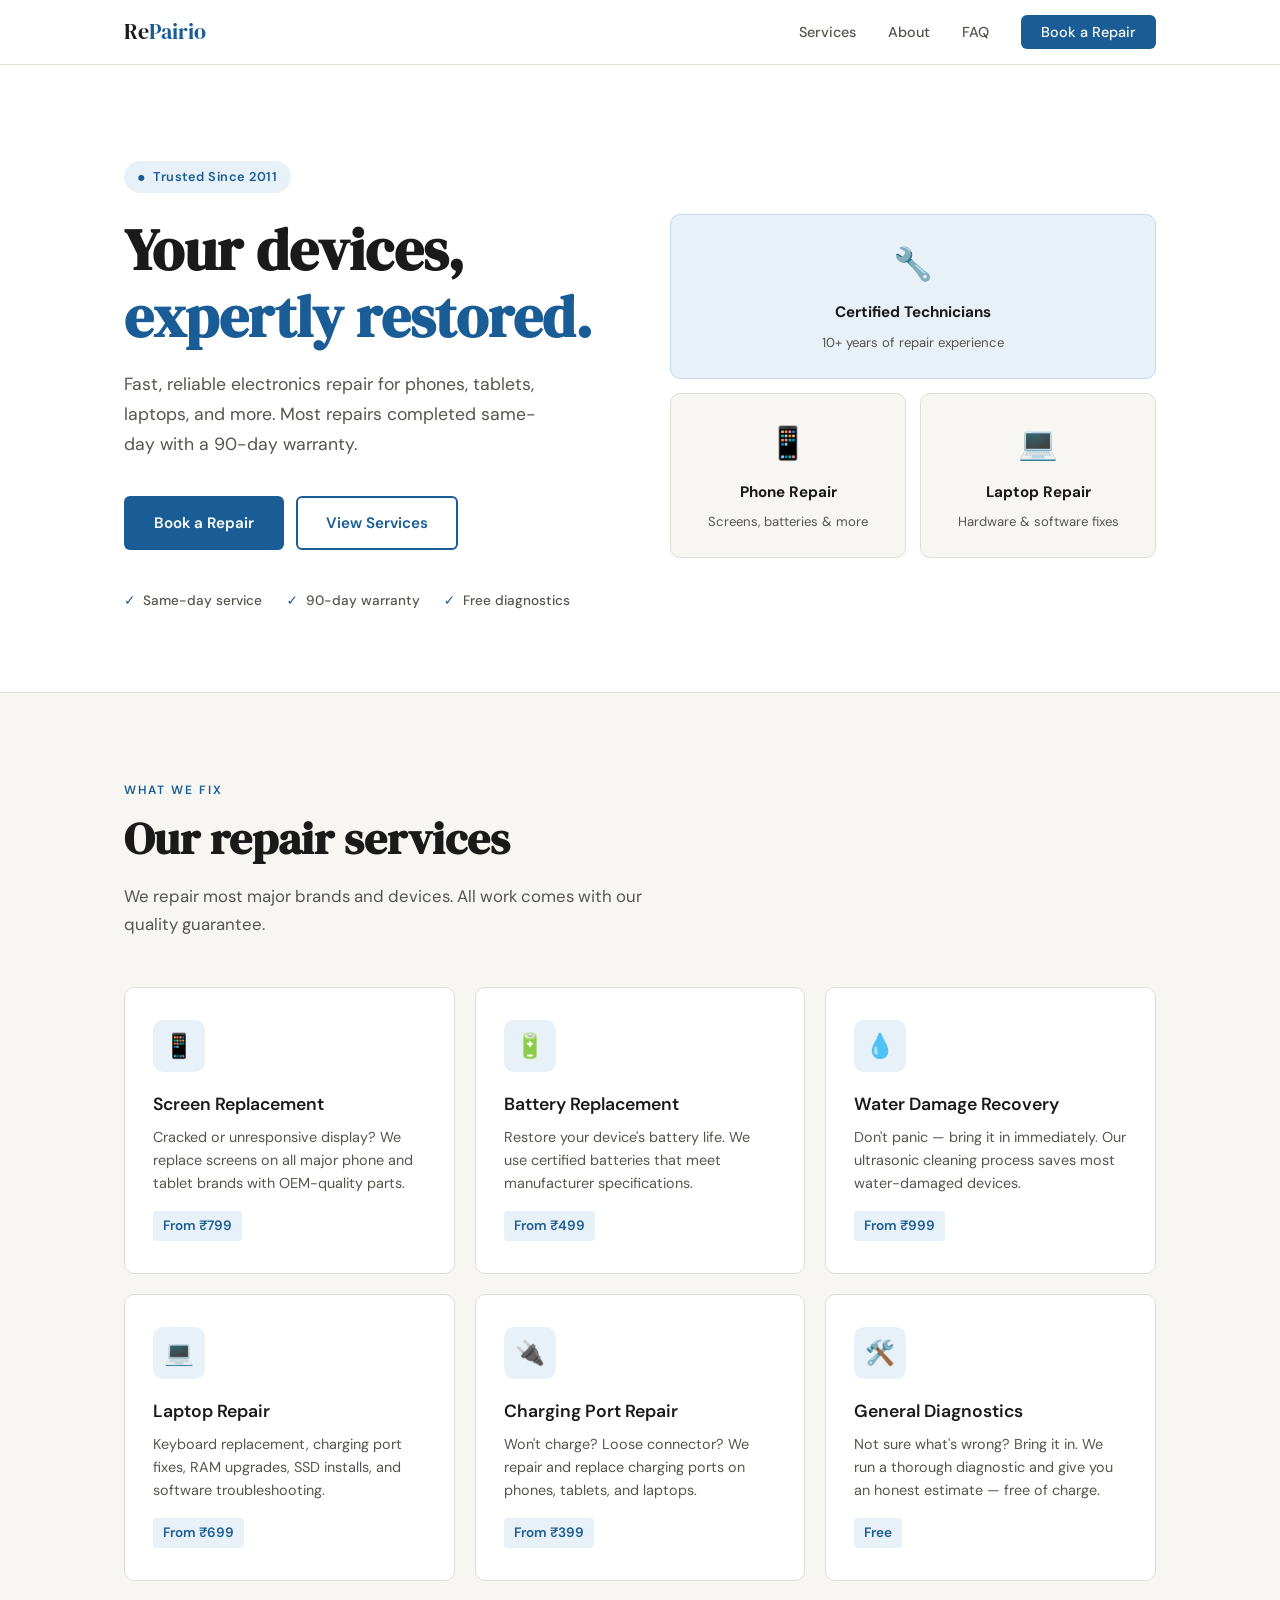
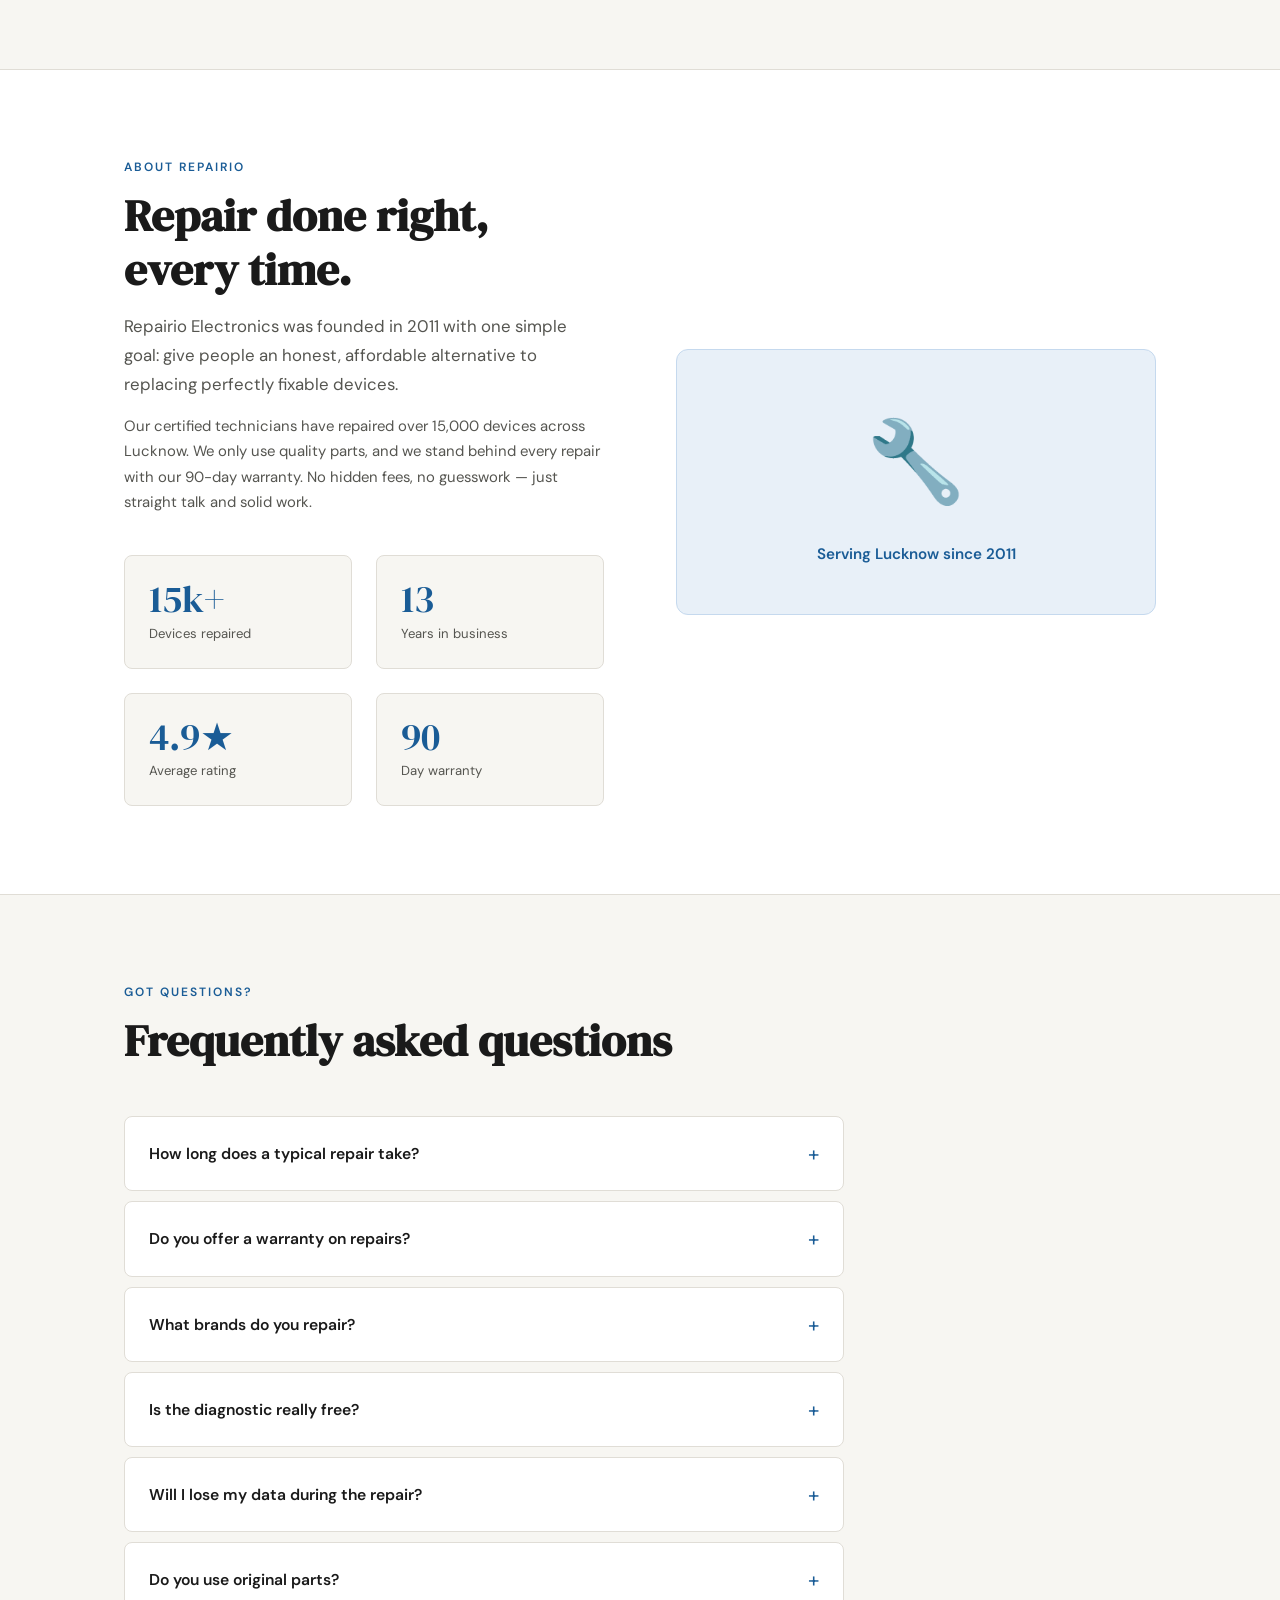
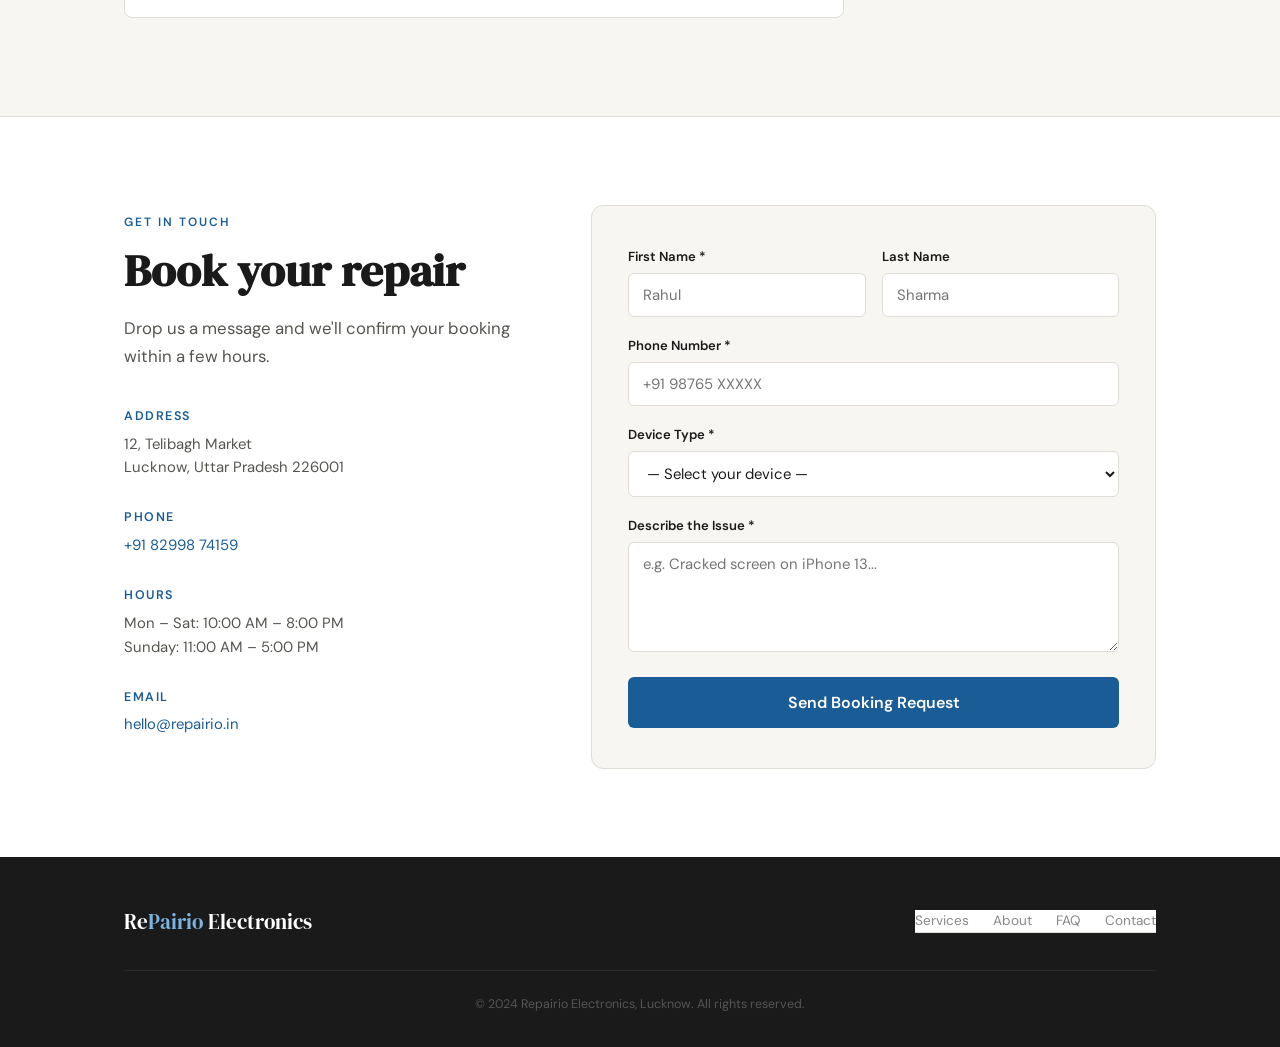
==== commit 93d7fbf1: "Add files via upload" ====
--- a/index.html
+++ b/index.html
@@ -6,7 +6,7 @@
   <title>Repairio Electronics — Expert Repair Services</title>
   <link href="https://fonts.googleapis.com/css2?family=DM+Serif+Display&family=DM+Sans:wght@400;500;600&display=swap" rel="stylesheet"/>
   <link rel="stylesheet" href="style.css">
-  <script src="script.js"></script>
+  <script src="script.js" defer></script>
 </head>
 <body>
 
@@ -27,10 +27,10 @@
     </div>
   </div>
   <div class="mobile-menu" id="mobileMenu">
-    <a href="#services" onclick="closeMobileMenu()">Services</a>
-    <a href="#about"    onclick="closeMobileMenu()">About</a>
-    <a href="#faq"      onclick="closeMobileMenu()">FAQ</a>
-    <a href="#contact"  onclick="closeMobileMenu()">Book a Repair</a>
+    <a href="#services">Services</a>
+    <a href="#about">About</a>
+    <a href="#faq">FAQ</a>
+    <a href="#contact">Book a Repair</a>
   </div>
 </nav>
 
@@ -138,7 +138,7 @@
       </div>
       <div class="about-img">
         <div class="big-icon">🔧</div>
-        <p>Serving Lucknow since 2018</p>
+        <p>Serving Lucknow since 2011</p>
       </div>
     </div>
   </div>
@@ -212,49 +212,44 @@
         </div>
       </div>
       
-<form action="https://formspree.io/f/mdaypkwy" method="POST">
-  <div class="contact-form">
-    <div class="form-row">
-      <div class="field">
-        <label>First Name *</label>
-        <input type="text" name="first_name" placeholder="Rahul" required>
-      </div>
-
-      <div class="field">
-        <label>Last Name</label>
-        <input type="text" name="last_name" placeholder="Sharma">
-      </div>
-    </div>
-
+<form id="repairForm" class="contact-form">
+  <div id="formMsg" class="form-msg"></div>
+  <div class="form-row">
     <div class="field">
-      <label>Phone Number *</label>
-      <input type="tel" name="phone" placeholder="+91 98765 XXXXX" required>
-    </div>
-
+      <label>First Name *</label>
+      <input type="text" name="first_name" placeholder="Rahul" required>
+    </div>
     <div class="field">
-      <label>Device Type *</label>
-      <select name="device" required>
-        <option value="">— Select your device —</option>
-        <option>iPhone</option>
-        <option>Android Phone</option>
-        <option>iPad / Tablet</option>
-        <option>Laptop (Windows)</option>
-        <option>MacBook</option>
-        <option>Other</option>
-      </select>
-    </div>
-
-    <div class="field">
-      <label>Describe the Issue *</label>
-      <textarea name="issue" required placeholder="e.g. Cracked screen on iPhone 13..."></textarea>
-    </div>
-    <!-- optional -->
-    <input type="hidden" name="_subject" value="New Repair Booking">
-    <button type="submit" class="btn btn-primary" style="width:100%;font-size:1rem;">
-      Send Booking Request
-    </button>
-  </div>
+      <label>Last Name</label>
+      <input type="text" name="last_name" placeholder="Sharma">
+    </div>
+  </div>
+  <div class="field">
+    <label>Phone Number *</label>
+    <input type="tel" name="phone" placeholder="+91 98765 XXXXX" required>
+  </div>
+  <div class="field">
+    <label>Device Type *</label>
+    <select name="device" required>
+      <option value="">— Select your device —</option>
+      <option>iPhone</option>
+      <option>Android Phone</option>
+      <option>iPad / Tablet</option>
+      <option>Laptop (Windows)</option>
+      <option>MacBook</option>
+      <option>Other</option>
+    </select>
+  </div>
+  <div class="field">
+    <label>Describe the Issue *</label>
+    <textarea name="issue" required placeholder="e.g. Cracked screen on iPhone 13..."></textarea>
+  </div>
+  <input type="hidden" name="_subject" value="New Repair Booking">
+  <button type="submit" class="btn btn-primary" style="width:100%;font-size:1rem;">
+    Send Booking Request
+  </button>
 </form>
+    </div>
   </div>
 </section>
 
